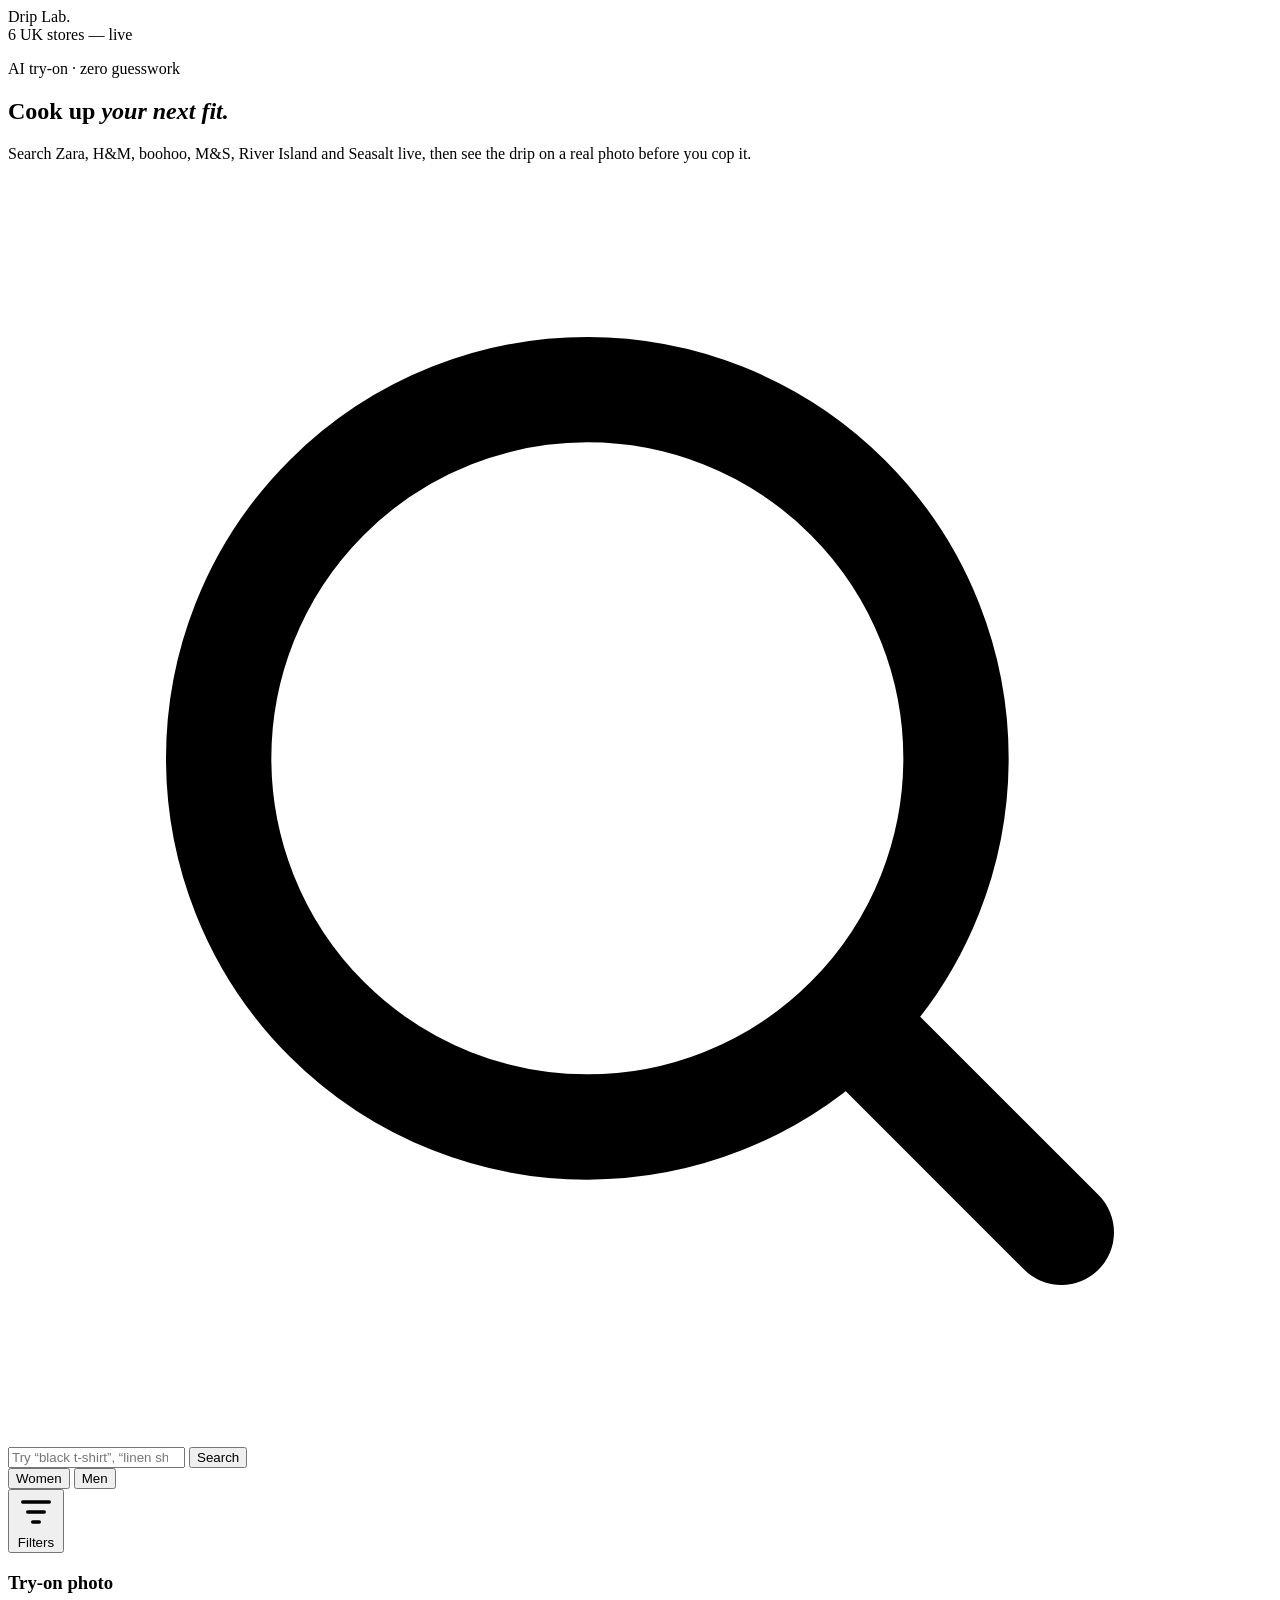
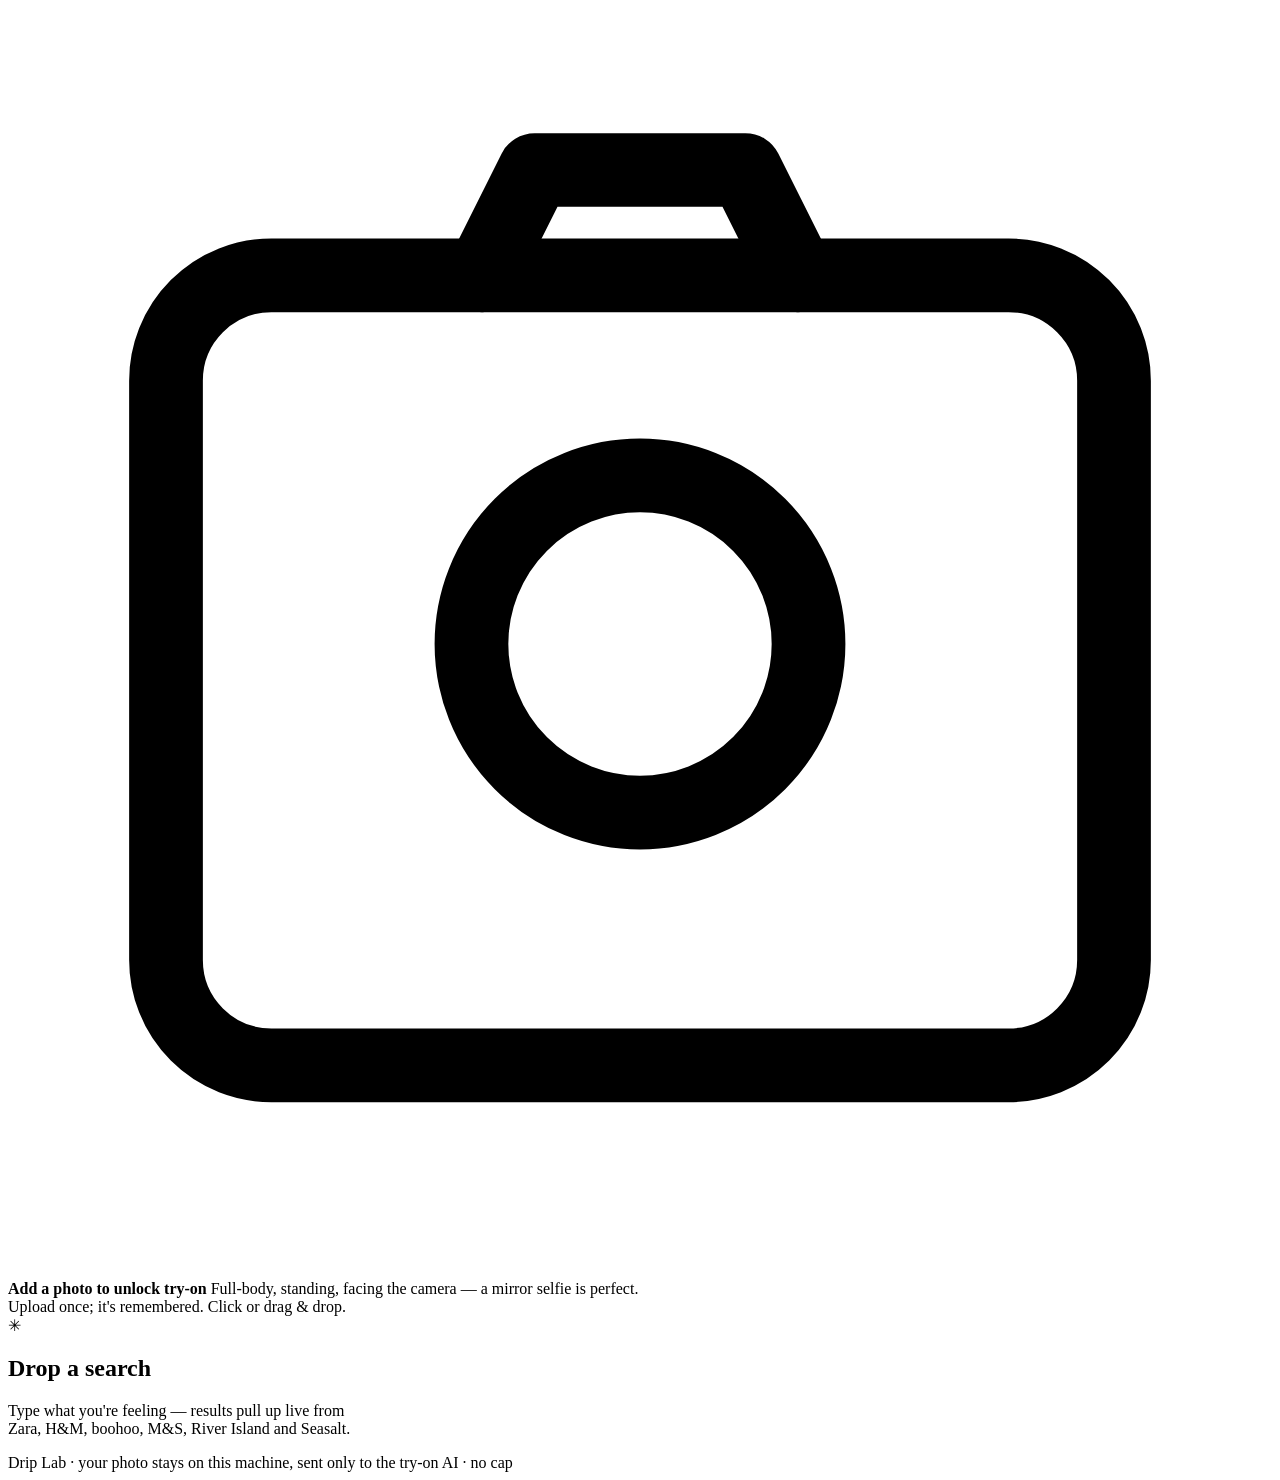
==== tryon-kolors/static/index.html @ fc1104b9 "Drip Lab: live fashion search + AI virtual try-on Two self-contained FastAPI apps sharing one websit" ====
<!DOCTYPE html>
<html lang="en">
<head>
<meta charset="UTF-8">
<meta name="viewport" content="width=device-width, initial-scale=1.0">
<title>Drip Lab — cook up your next fit</title>
<link rel="preconnect" href="https://fonts.googleapis.com">
<link rel="preconnect" href="https://fonts.gstatic.com" crossorigin>
<link href="https://fonts.googleapis.com/css2?family=Space+Grotesk:wght@500;600;700&family=Inter:wght@400;500;600;700&display=swap" rel="stylesheet">
<link rel="stylesheet" href="/static/styles.css">
</head>
<body>

<header class="topbar">
    <div class="brand">Drip Lab<span class="brand-dot">.</span></div>
    <div class="topbar-note">6 UK stores — live</div>
</header>

<section class="hero">
    <p class="overline">AI try-on · zero guesswork</p>
    <h1>Cook up <em>your next fit.</em></h1>
    <p class="sub">Search Zara, H&amp;M, boohoo, M&amp;S, River Island and Seasalt
    live, then see the drip on a real photo before you cop it.</p>

    <form id="search-form" class="search-row" autocomplete="off">
        <svg class="search-icon" viewBox="0 0 24 24" fill="none" stroke="currentColor" stroke-width="2" stroke-linecap="round"><circle cx="11" cy="11" r="7"/><path d="m20 20-3.5-3.5"/></svg>
        <input id="search-input" type="search"
               placeholder="Try “black t-shirt”, “linen shirt” or “floral dress”…" />
        <button type="submit" id="search-btn">Search</button>
    </form>

    <div class="gender-toggle" id="gender-toggle" role="group" aria-label="Shop for">
        <button type="button" data-gender="women" class="active">Women</button>
        <button type="button" data-gender="men">Men</button>
    </div>

    <div class="filter-bar">
        <div class="chip-group" id="type-chips"><!-- populated from /api/types --></div>
        <button type="button" class="filters-btn" id="filters-btn" aria-expanded="false" aria-controls="filters-panel">
            <svg viewBox="0 0 24 24" fill="none" stroke="currentColor" stroke-width="2" stroke-linecap="round"><path d="M4 6h16M7 12h10M10 18h4"/></svg>
            Filters <span class="filters-count" id="filters-count" hidden></span>
        </button>
    </div>

    <div class="filters-panel" id="filters-panel" hidden>
        <div class="filters-section">
            <h3 class="panel-title">Stores</h3>
            <div class="chip-group" id="store-chips"><!-- populated from /api/stores --></div>
        </div>
        <div class="filters-section">
            <h3 class="panel-title">Max price</h3>
            <div class="chip-group" id="price-chips">
                <button type="button" class="chip active" data-price="">Any</button>
                <button type="button" class="chip" data-price="15">Under £15</button>
                <button type="button" class="chip" data-price="25">Under £25</button>
                <button type="button" class="chip" data-price="40">Under £40</button>
                <button type="button" class="chip" data-price="60">Under £60</button>
            </div>
        </div>
        <div class="filters-section">
            <h3 class="panel-title">Sort</h3>
            <div class="chip-group" id="sort-chips">
                <button type="button" class="chip active" data-sort="">Recommended</button>
                <button type="button" class="chip" data-sort="price-asc">Price: low to high</button>
                <button type="button" class="chip" data-sort="price-desc">Price: high to low</button>
            </div>
        </div>
        <div class="filters-actions">
            <button type="button" class="ghost-btn" id="filters-reset">Reset</button>
            <button type="button" class="primary-btn" id="filters-done">Show results</button>
        </div>
    </div>
</section>

<div class="layout">
    <aside class="sidebar">
        <div class="panel photo-card">
            <h3 class="panel-title">Try-on photo</h3>
            <div class="photo-drop" id="photo-drop">
                <input type="file" id="photo-input" accept="image/jpeg,image/png,image/webp" hidden>
                <div class="photo-placeholder" id="photo-placeholder">
                    <svg viewBox="0 0 24 24" fill="none" stroke="currentColor" stroke-width="1.4" stroke-linecap="round" stroke-linejoin="round" class="ph-icon"><rect x="3" y="5" width="18" height="15" rx="2"/><circle cx="12" cy="12" r="3.2"/><path d="M9 5l1-2h4l1 2"/></svg>
                    <strong>Add a photo to unlock try-on</strong>
                    <span class="hint">Full-body, standing, facing the camera — a mirror selfie is perfect.<br>Upload once; it's remembered. Click or drag &amp; drop.</span>
                </div>
                <img id="photo-preview" class="photo-preview" hidden alt="Model photo">
            </div>
            <div class="photo-actions">
                <button id="photo-change" class="ghost-btn" hidden>Change photo</button>
                <span id="photo-status" class="photo-status"></span>
            </div>
        </div>

    </aside>

    <main class="main">
        <section id="gallery-section" class="gallery-section" hidden>
            <div class="section-head">
                <h2 class="section-title">Fits you've tried 🔥</h2>
                <button type="button" class="ghost-btn clear-btn" id="gallery-clear">Clear all</button>
            </div>
            <div id="gallery-strip" class="gallery-strip"></div>
        </section>

        <div id="status-bar" class="status-bar"></div>
        <div id="results-grid" class="grid"></div>
        <div id="empty-state" class="empty-state">
            <div class="empty-mark">✳</div>
            <h2>Drop a search</h2>
            <p>Type what you're feeling — results pull up live from<br>Zara, H&amp;M, boohoo, M&amp;S, River Island and Seasalt.</p>
        </div>
    </main>
</div>

<footer class="footer">Drip Lab · your photo stays on this machine, sent only to the try-on AI · no cap</footer>

<!-- Try-on modal -->
<div id="modal" class="modal" hidden>
    <div class="modal-box">
        <button class="modal-close" id="modal-close" aria-label="Close">✕</button>
        <p class="overline">Fit check</p>
        <h3 id="modal-title">Try-on result</h3>
        <div class="modal-images">
            <figure>
                <img id="modal-garment" alt="Garment">
                <figcaption>The piece</figcaption>
            </figure>
            <figure class="feature">
                <img id="modal-result" alt="Try-on result">
                <figcaption>Tried on</figcaption>
            </figure>
        </div>
        <div class="modal-actions">
            <a id="modal-download" class="ghost-btn" download="tryon.png">Save it</a>
            <a id="modal-product" class="primary-btn" target="_blank" rel="noopener">Cop it →</a>
        </div>
    </div>
</div>

<script src="/static/app.js"></script>
</body>
</html>
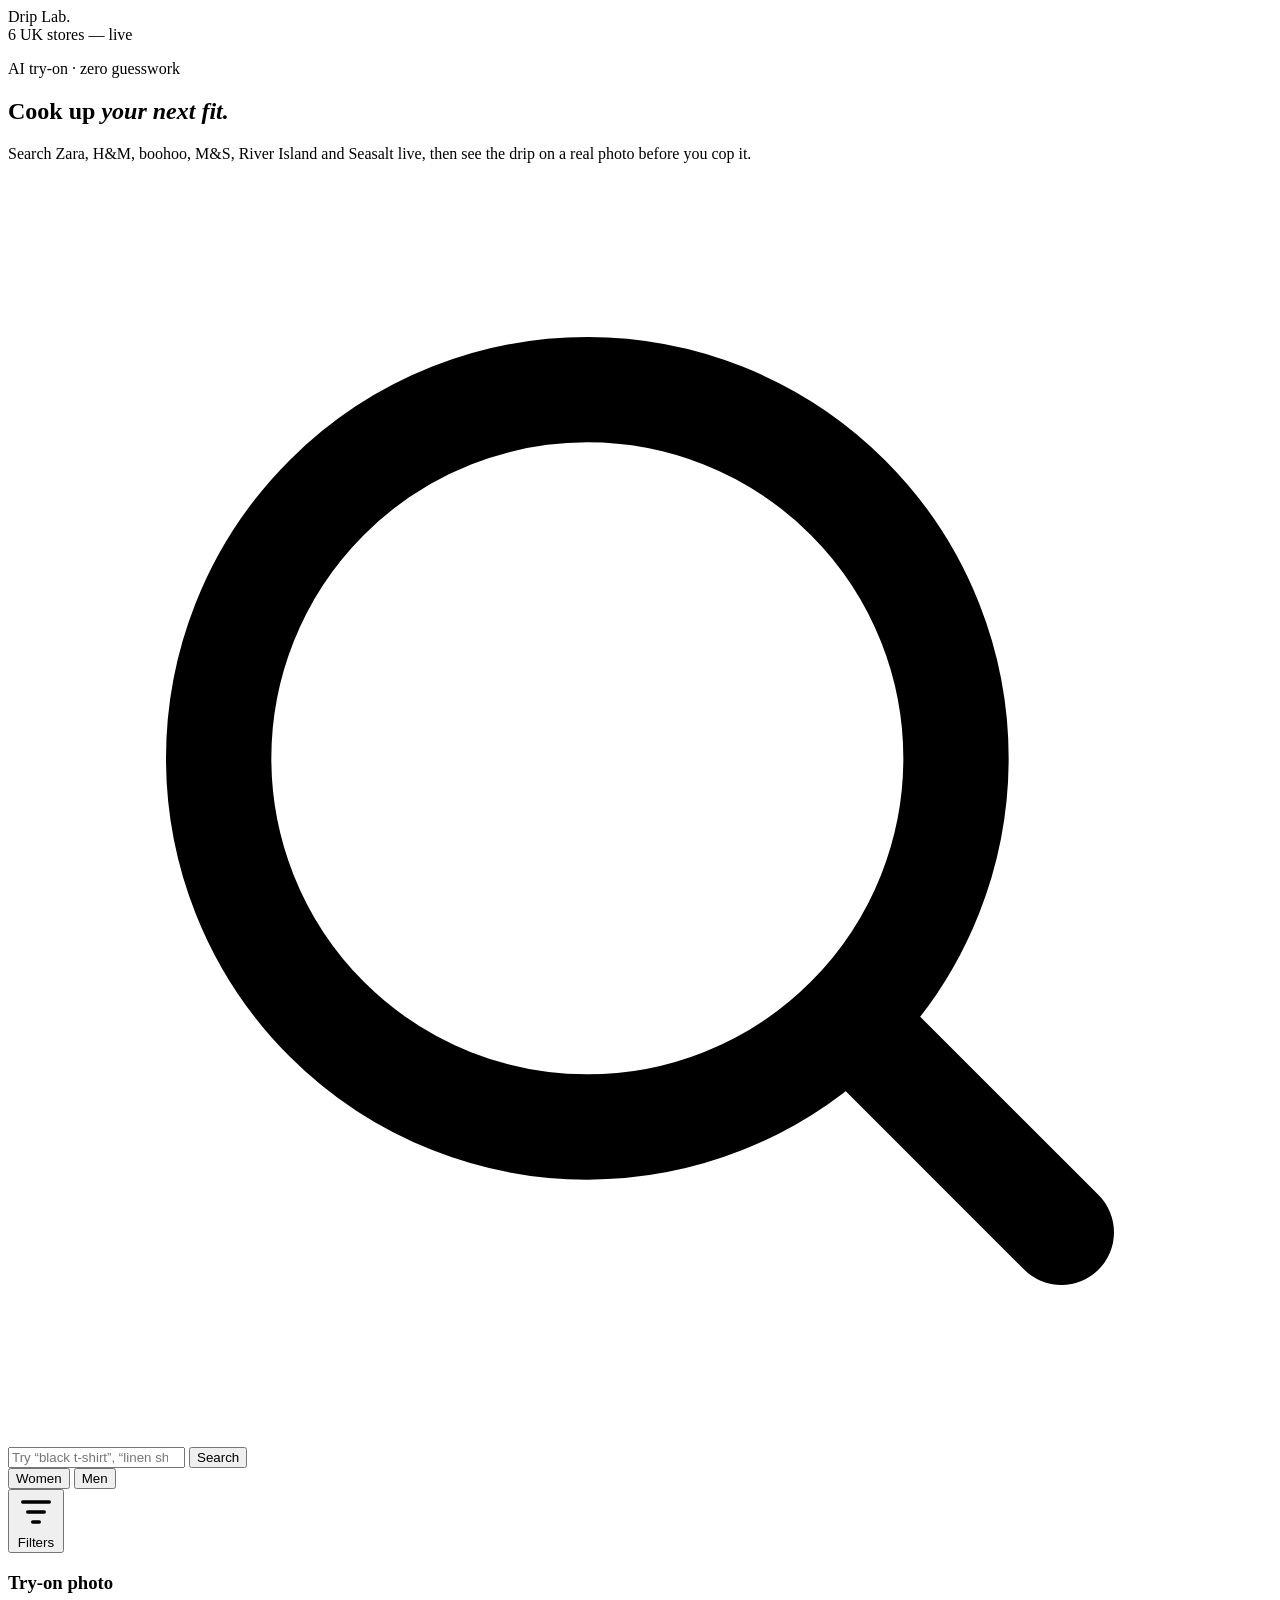
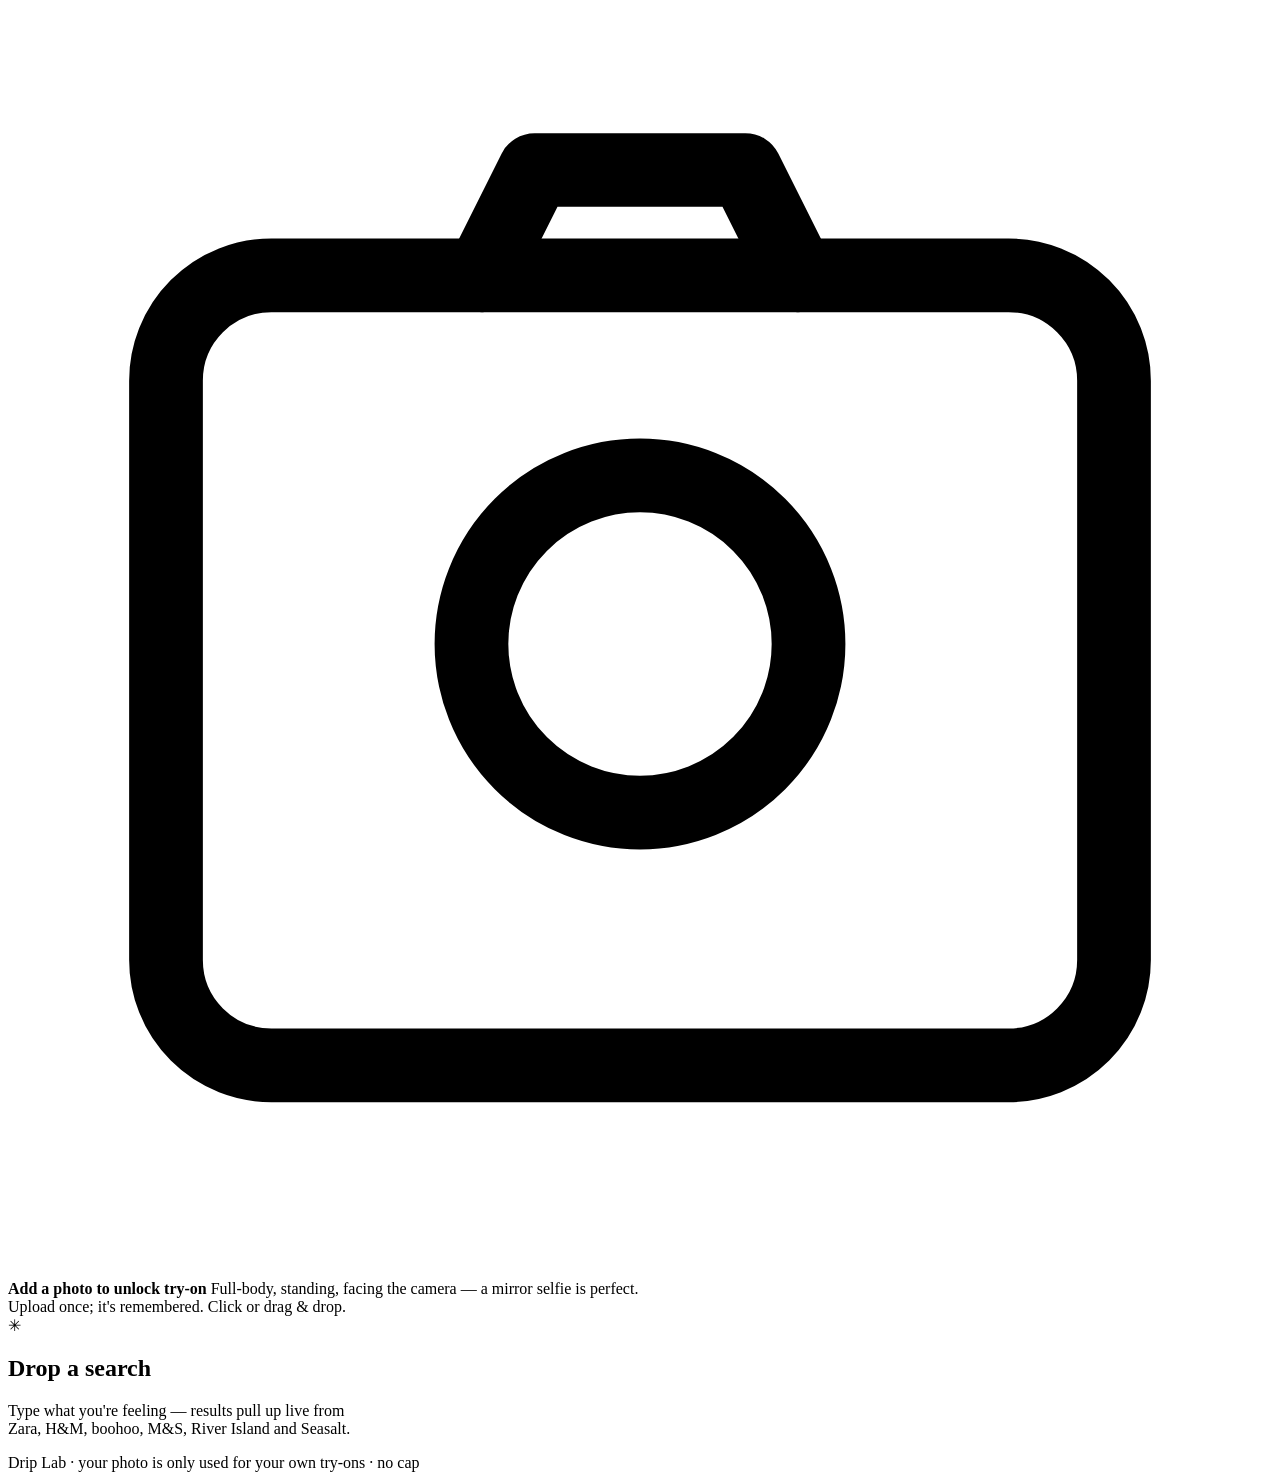
==== commit cfc6a325: "Allow switching stores off on a host; show only available stores DRIPLAB_DISABLED_STORES (e.g. "zara" ====
--- a/tryon-kolors/static/index.html
+++ b/tryon-kolors/static/index.html
@@ -13,13 +13,13 @@
 
 <header class="topbar">
     <div class="brand">Drip Lab<span class="brand-dot">.</span></div>
-    <div class="topbar-note">6 UK stores — live</div>
+    <div class="topbar-note"><span data-store-count>6</span> UK stores — live</div>
 </header>
 
 <section class="hero">
     <p class="overline">AI try-on · zero guesswork</p>
     <h1>Cook up <em>your next fit.</em></h1>
-    <p class="sub">Search Zara, H&amp;M, boohoo, M&amp;S, River Island and Seasalt
+    <p class="sub">Search <span data-store-list>Zara, H&amp;M, boohoo, M&amp;S, River Island and Seasalt</span>
     live, then see the drip on a real photo before you cop it.</p>
 
     <form id="search-form" class="search-row" autocomplete="off">
@@ -107,12 +107,12 @@
         <div id="empty-state" class="empty-state">
             <div class="empty-mark">✳</div>
             <h2>Drop a search</h2>
-            <p>Type what you're feeling — results pull up live from<br>Zara, H&amp;M, boohoo, M&amp;S, River Island and Seasalt.</p>
+            <p>Type what you're feeling — results pull up live from<br><span data-store-list>Zara, H&amp;M, boohoo, M&amp;S, River Island and Seasalt</span>.</p>
         </div>
     </main>
 </div>
 
-<footer class="footer">Drip Lab · your photo stays on this machine, sent only to the try-on AI · no cap</footer>
+<footer class="footer">Drip Lab · your photo is only used for your own try-ons · no cap</footer>
 
 <!-- Try-on modal -->
 <div id="modal" class="modal" hidden>
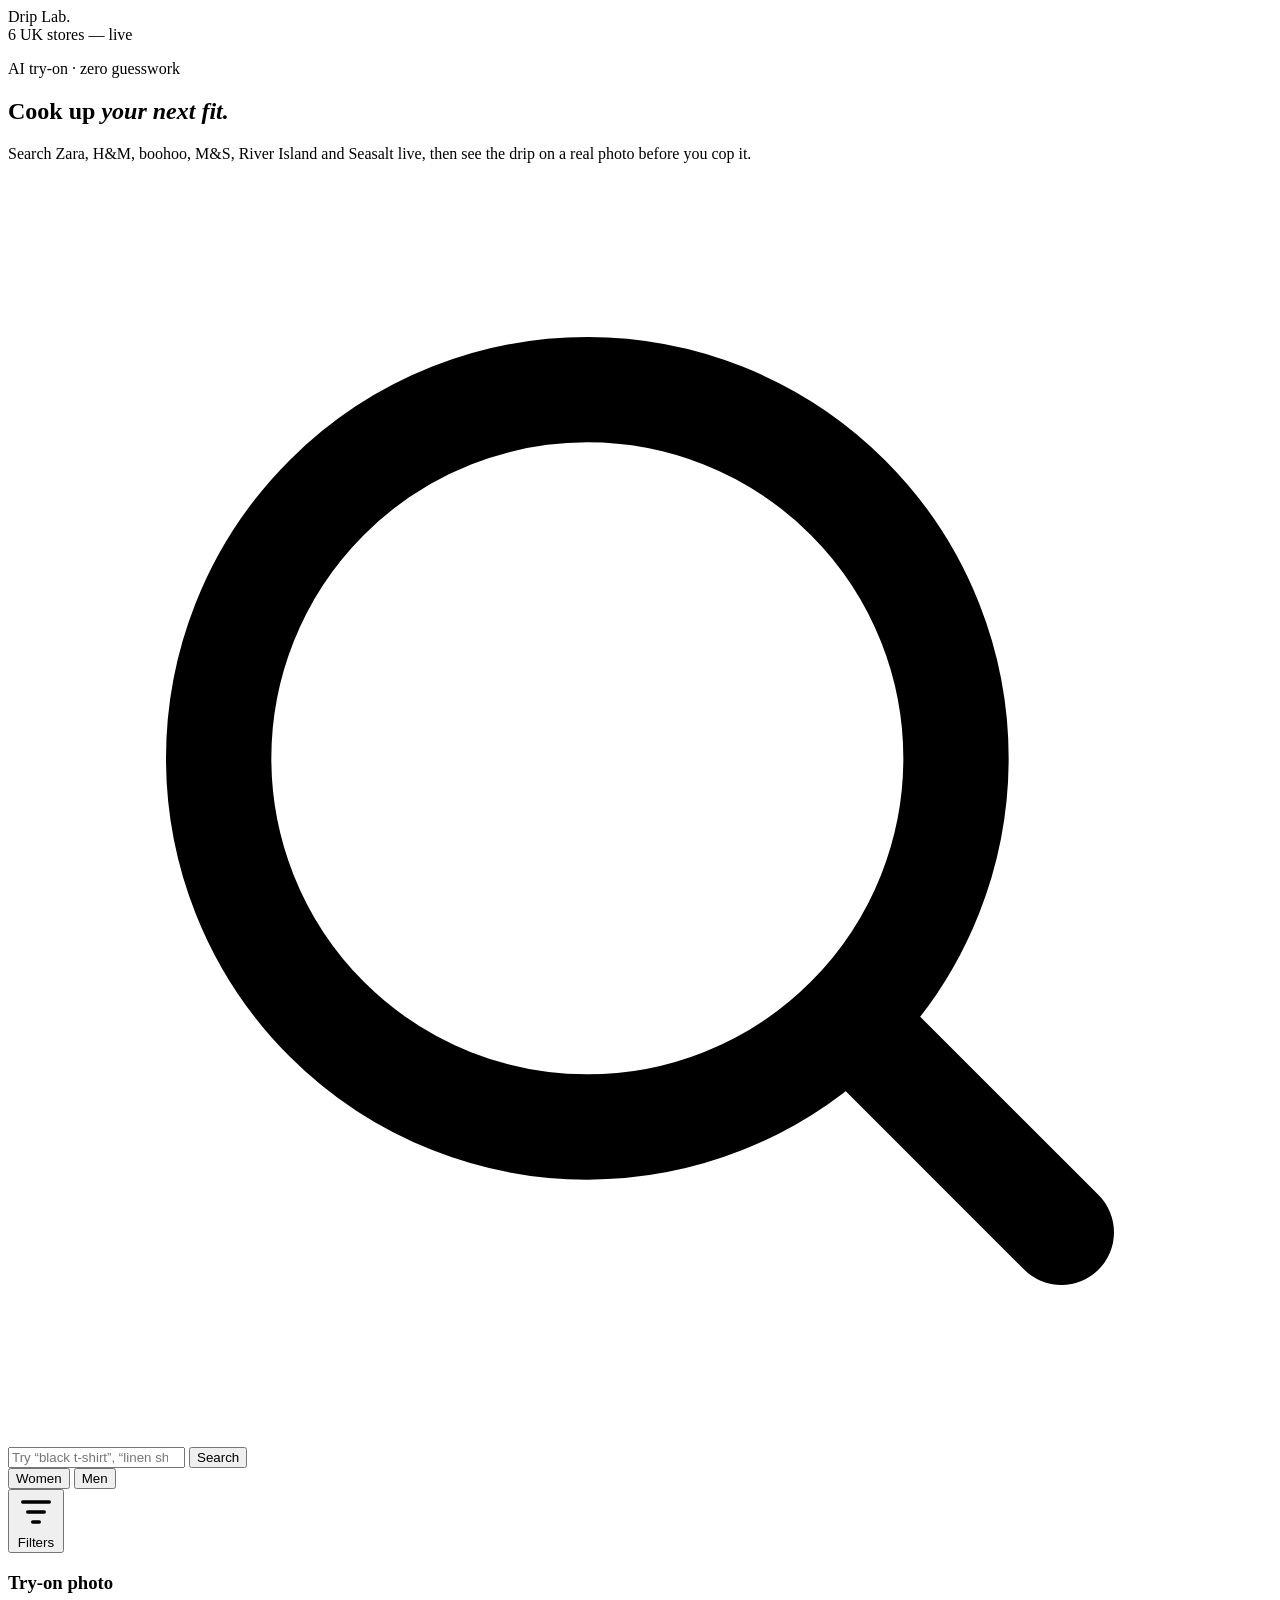
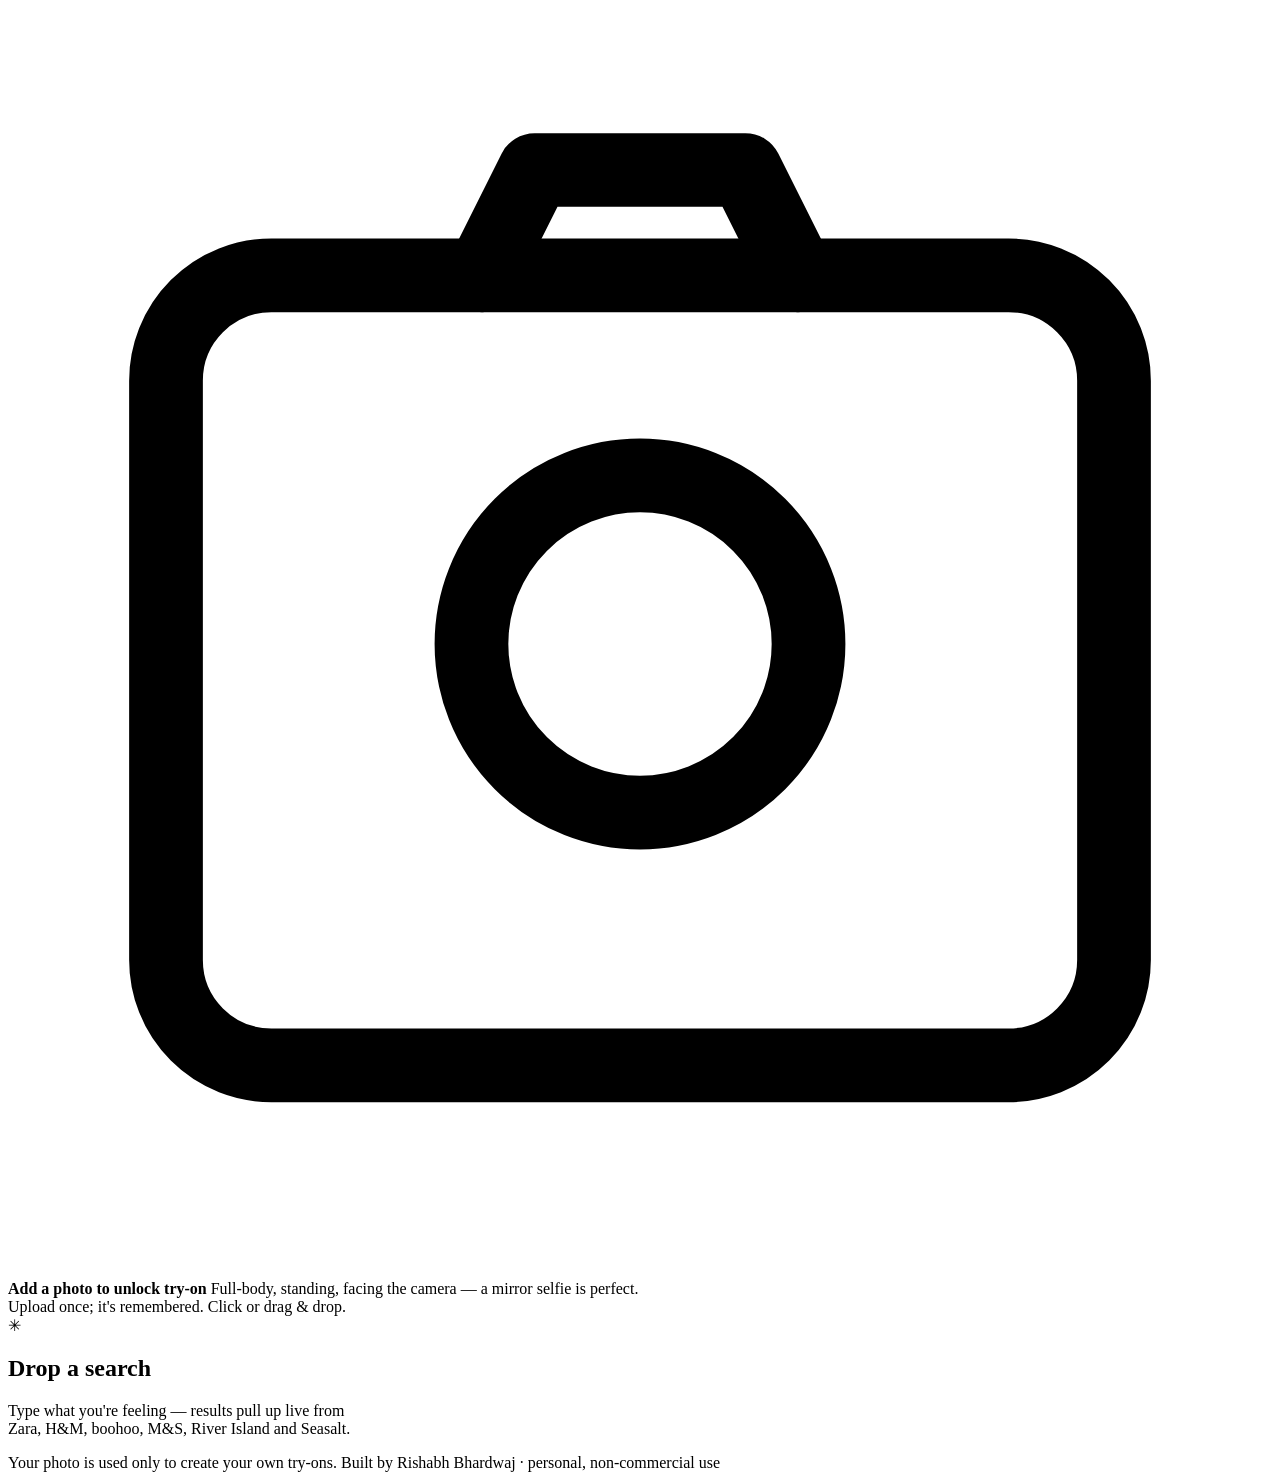
==== commit 7adcf947: "Tidier type chips, honest privacy note, author credit and licence - Type chips now sit in one horizo" ====
--- a/tryon-kolors/static/index.html
+++ b/tryon-kolors/static/index.html
@@ -1,4 +1,5 @@
 <!DOCTYPE html>
+<!-- Drip Lab — built by Rishabh Bhardwaj. Personal, non-commercial use only. See LICENSE. -->
 <html lang="en">
 <head>
 <meta charset="UTF-8">
@@ -35,7 +36,9 @@
     </div>
 
     <div class="filter-bar">
-        <div class="chip-group" id="type-chips"><!-- populated from /api/types --></div>
+        <div class="type-scroller">
+            <div class="chip-group" id="type-chips"><!-- populated from /api/types --></div>
+        </div>
         <button type="button" class="filters-btn" id="filters-btn" aria-expanded="false" aria-controls="filters-panel">
             <svg viewBox="0 0 24 24" fill="none" stroke="currentColor" stroke-width="2" stroke-linecap="round"><path d="M4 6h16M7 12h10M10 18h4"/></svg>
             Filters <span class="filters-count" id="filters-count" hidden></span>
@@ -112,7 +115,10 @@
     </main>
 </div>
 
-<footer class="footer">Drip Lab · your photo is only used for your own try-ons · no cap</footer>
+<footer class="footer">
+    <span id="privacy-note">Your photo is used only to create your own try-ons.</span>
+    <span class="footer-credit">Built by Rishabh Bhardwaj · personal, non-commercial use</span>
+</footer>
 
 <!-- Try-on modal -->
 <div id="modal" class="modal" hidden>
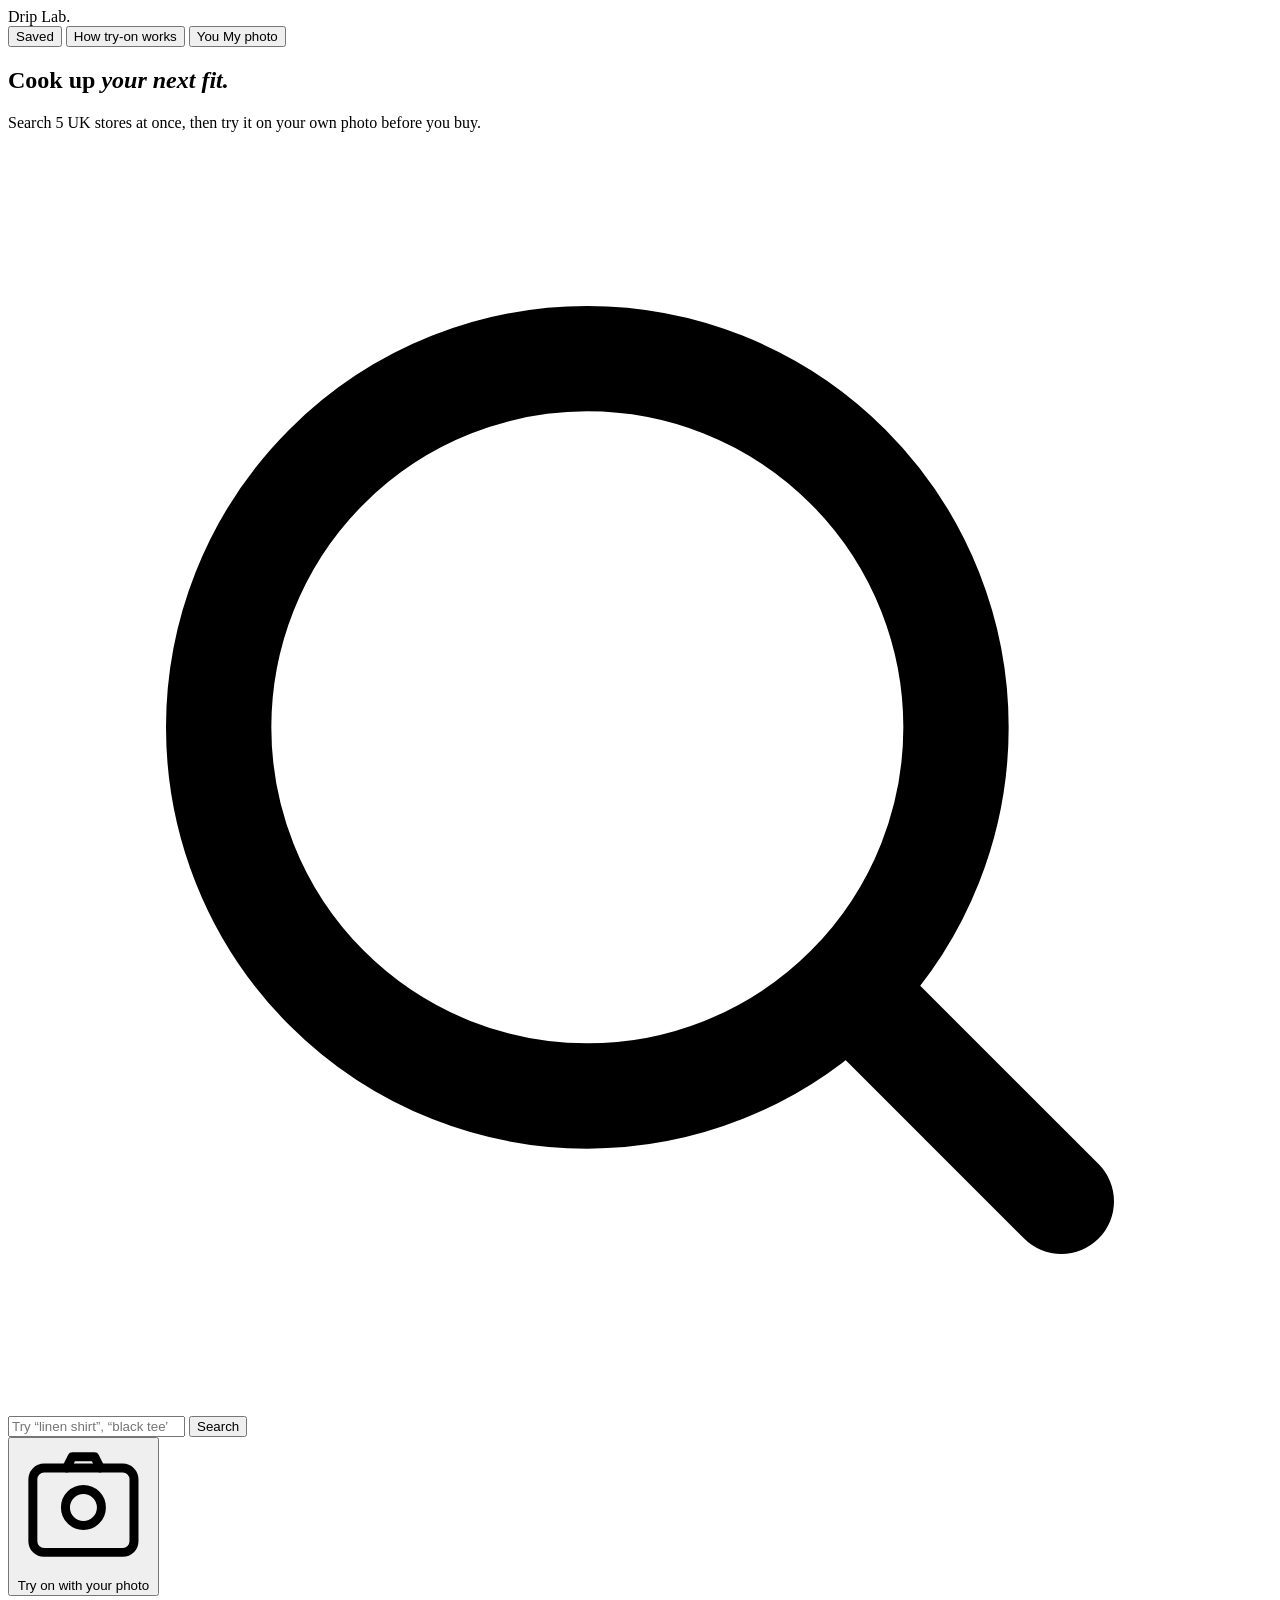
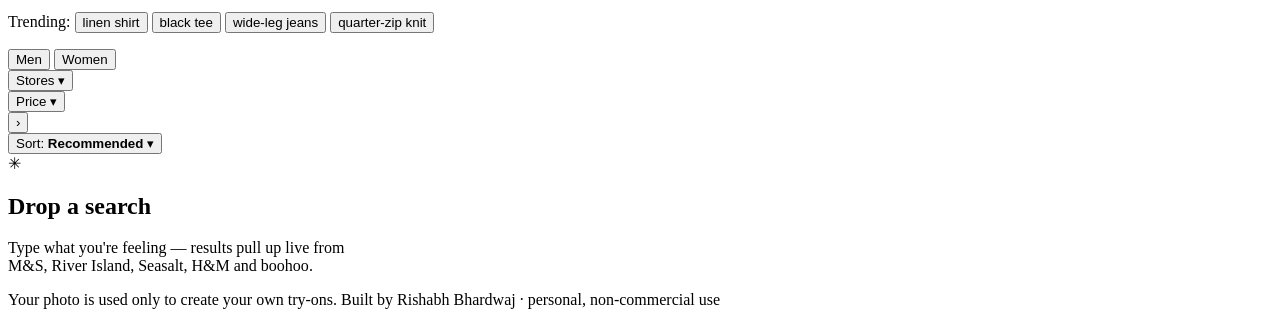
==== commit d56f0efe: "Redesign the header, controls and product cards Top bar with Saved / How try-on works / My photo, a " ====
--- a/tryon-kolors/static/index.html
+++ b/tryon-kolors/static/index.html
@@ -14,116 +14,164 @@
 
 <header class="topbar">
     <div class="brand">Drip Lab<span class="brand-dot">.</span></div>
-    <div class="topbar-note"><span data-store-count>6</span> UK stores — live</div>
+    <nav class="topnav">
+        <button type="button" class="nav-link" id="nav-saved">Saved <span class="nav-count" id="saved-count" hidden>0</span></button>
+        <button type="button" class="nav-link" id="nav-how">How try-on works</button>
+        <button type="button" class="photo-pill" id="nav-photo">
+            <span class="avatar" id="nav-avatar">You</span> My photo
+        </button>
+    </nav>
 </header>
 
 <section class="hero">
-    <p class="overline">AI try-on · zero guesswork</p>
     <h1>Cook up <em>your next fit.</em></h1>
-    <p class="sub">Search <span data-store-list>Zara, H&amp;M, boohoo, M&amp;S, River Island and Seasalt</span>
-    live, then see the drip on a real photo before you cop it.</p>
+    <p class="sub">Search <span data-store-count>5</span> UK stores at once, then try it
+    on your own photo before you buy.</p>
 
-    <form id="search-form" class="search-row" autocomplete="off">
-        <svg class="search-icon" viewBox="0 0 24 24" fill="none" stroke="currentColor" stroke-width="2" stroke-linecap="round"><circle cx="11" cy="11" r="7"/><path d="m20 20-3.5-3.5"/></svg>
-        <input id="search-input" type="search"
-               placeholder="Try “black t-shirt”, “linen shirt” or “floral dress”…" />
-        <button type="submit" id="search-btn">Search</button>
-    </form>
-
-    <div class="gender-toggle" id="gender-toggle" role="group" aria-label="Shop for">
-        <button type="button" data-gender="women" class="active">Women</button>
-        <button type="button" data-gender="men">Men</button>
-    </div>
-
-    <div class="filter-bar">
-        <div class="type-scroller">
-            <div class="chip-group" id="type-chips"><!-- populated from /api/types --></div>
-        </div>
-        <button type="button" class="filters-btn" id="filters-btn" aria-expanded="false" aria-controls="filters-panel">
-            <svg viewBox="0 0 24 24" fill="none" stroke="currentColor" stroke-width="2" stroke-linecap="round"><path d="M4 6h16M7 12h10M10 18h4"/></svg>
-            Filters <span class="filters-count" id="filters-count" hidden></span>
+    <div class="search-line">
+        <form id="search-form" class="search-row" autocomplete="off">
+            <svg class="search-icon" viewBox="0 0 24 24" fill="none" stroke="currentColor" stroke-width="2" stroke-linecap="round"><circle cx="11" cy="11" r="7"/><path d="m20 20-3.5-3.5"/></svg>
+            <input id="search-input" type="search" placeholder="Try “linen shirt”, “black tee” or “floral dress”…" />
+            <button type="submit" id="search-btn">Search</button>
+        </form>
+        <button type="button" class="photo-cta" id="photo-trigger">
+            <svg viewBox="0 0 24 24" fill="none" stroke="currentColor" stroke-width="1.6" stroke-linecap="round" stroke-linejoin="round"><rect x="3" y="5" width="18" height="15" rx="2"/><circle cx="12" cy="12" r="3.2"/><path d="M9 5l1-2h4l1 2"/></svg>
+            <span id="photo-cta-text">Try on with your photo</span>
         </button>
     </div>
 
-    <div class="filters-panel" id="filters-panel" hidden>
-        <div class="filters-section">
-            <h3 class="panel-title">Stores</h3>
-            <div class="chip-group" id="store-chips"><!-- populated from /api/stores --></div>
+    <p class="trending">Trending:
+        <button type="button" data-q="linen shirt">linen shirt</button>
+        <button type="button" data-q="black tee">black tee</button>
+        <button type="button" data-q="wide leg jeans">wide-leg jeans</button>
+        <button type="button" data-q="quarter zip knit">quarter-zip knit</button>
+    </p>
+</section>
+
+<section class="controls">
+    <div class="controls-left">
+        <div class="gender-toggle" id="gender-toggle" role="group" aria-label="Shop for">
+            <button type="button" data-gender="men">Men</button>
+            <button type="button" data-gender="women" class="active">Women</button>
         </div>
-        <div class="filters-section">
-            <h3 class="panel-title">Max price</h3>
-            <div class="chip-group" id="price-chips">
-                <button type="button" class="chip active" data-price="">Any</button>
-                <button type="button" class="chip" data-price="15">Under £15</button>
-                <button type="button" class="chip" data-price="25">Under £25</button>
-                <button type="button" class="chip" data-price="40">Under £40</button>
-                <button type="button" class="chip" data-price="60">Under £60</button>
+
+        <div class="dropdown" id="dd-stores">
+            <button type="button" class="dd-btn" aria-expanded="false">Stores <span class="caret">▾</span></button>
+            <div class="dd-panel" hidden>
+                <div class="chip-group" id="store-chips"><!-- from /api/stores --></div>
+                <div class="dd-actions">
+                    <button type="button" class="ghost-btn dd-all">All stores</button>
+                    <button type="button" class="primary-btn dd-done">Done</button>
+                </div>
             </div>
         </div>
-        <div class="filters-section">
-            <h3 class="panel-title">Sort</h3>
-            <div class="chip-group" id="sort-chips">
-                <button type="button" class="chip active" data-sort="">Recommended</button>
-                <button type="button" class="chip" data-sort="price-asc">Price: low to high</button>
-                <button type="button" class="chip" data-sort="price-desc">Price: high to low</button>
+
+        <div class="dropdown" id="dd-price">
+            <button type="button" class="dd-btn" aria-expanded="false">Price <span class="caret">▾</span></button>
+            <div class="dd-panel" hidden>
+                <div class="chip-group" id="price-chips">
+                    <button type="button" class="chip active" data-price="">Any</button>
+                    <button type="button" class="chip" data-price="15">Under £15</button>
+                    <button type="button" class="chip" data-price="25">Under £25</button>
+                    <button type="button" class="chip" data-price="40">Under £40</button>
+                    <button type="button" class="chip" data-price="60">Under £60</button>
+                </div>
             </div>
         </div>
-        <div class="filters-actions">
-            <button type="button" class="ghost-btn" id="filters-reset">Reset</button>
-            <button type="button" class="primary-btn" id="filters-done">Show results</button>
-        </div>
+    </div>
+
+    <div class="controls-right" id="active-filters" hidden>
+        <span class="active-label">Active:</span>
+        <span id="active-pills"></span>
+        <button type="button" class="link-btn" id="clear-filters">Clear</button>
     </div>
 </section>
 
-<div class="layout">
-    <aside class="sidebar">
-        <div class="panel photo-card">
-            <h3 class="panel-title">Try-on photo</h3>
-            <div class="photo-drop" id="photo-drop">
-                <input type="file" id="photo-input" accept="image/jpeg,image/png,image/webp" hidden>
-                <div class="photo-placeholder" id="photo-placeholder">
-                    <svg viewBox="0 0 24 24" fill="none" stroke="currentColor" stroke-width="1.4" stroke-linecap="round" stroke-linejoin="round" class="ph-icon"><rect x="3" y="5" width="18" height="15" rx="2"/><circle cx="12" cy="12" r="3.2"/><path d="M9 5l1-2h4l1 2"/></svg>
-                    <strong>Add a photo to unlock try-on</strong>
-                    <span class="hint">Full-body, standing, facing the camera — a mirror selfie is perfect.<br>Upload once; it's remembered. Click or drag &amp; drop.</span>
+<div class="type-row">
+    <div class="type-scroller">
+        <div class="chip-group" id="type-chips"><!-- from /api/types --></div>
+    </div>
+    <button type="button" class="scroll-more" id="type-scroll-more" aria-label="More types">›</button>
+</div>
+
+<main class="main">
+    <section id="gallery-section" class="gallery-section" hidden>
+        <div class="section-head">
+            <h2 class="section-title">Fits you've tried 🔥</h2>
+            <button type="button" class="ghost-btn clear-btn" id="gallery-clear">Clear all</button>
+        </div>
+        <div id="gallery-strip" class="gallery-strip"></div>
+    </section>
+
+    <div class="results-head">
+        <div id="status-bar" class="status-bar"></div>
+        <div class="dropdown sort-dd" id="dd-sort">
+            <button type="button" class="dd-btn plain" aria-expanded="false">Sort: <strong id="sort-label">Recommended</strong> <span class="caret">▾</span></button>
+            <div class="dd-panel right" hidden>
+                <div class="chip-group" id="sort-chips">
+                    <button type="button" class="chip active" data-sort="">Recommended</button>
+                    <button type="button" class="chip" data-sort="price-asc">Price: low to high</button>
+                    <button type="button" class="chip" data-sort="price-desc">Price: high to low</button>
                 </div>
-                <img id="photo-preview" class="photo-preview" hidden alt="Model photo">
-            </div>
-            <div class="photo-actions">
-                <button id="photo-change" class="ghost-btn" hidden>Change photo</button>
-                <span id="photo-status" class="photo-status"></span>
             </div>
         </div>
+    </div>
 
-    </aside>
+    <div id="results-grid" class="grid"></div>
 
-    <main class="main">
-        <section id="gallery-section" class="gallery-section" hidden>
-            <div class="section-head">
-                <h2 class="section-title">Fits you've tried 🔥</h2>
-                <button type="button" class="ghost-btn clear-btn" id="gallery-clear">Clear all</button>
-            </div>
-            <div id="gallery-strip" class="gallery-strip"></div>
-        </section>
-
-        <div id="status-bar" class="status-bar"></div>
-        <div id="results-grid" class="grid"></div>
-        <div id="empty-state" class="empty-state">
-            <div class="empty-mark">✳</div>
-            <h2>Drop a search</h2>
-            <p>Type what you're feeling — results pull up live from<br><span data-store-list>Zara, H&amp;M, boohoo, M&amp;S, River Island and Seasalt</span>.</p>
-        </div>
-    </main>
-</div>
+    <div id="empty-state" class="empty-state">
+        <div class="empty-mark">✳</div>
+        <h2>Drop a search</h2>
+        <p>Type what you're feeling — results pull up live from<br><span data-store-list>M&amp;S, River Island, Seasalt, H&amp;M and boohoo</span>.</p>
+    </div>
+</main>
 
 <footer class="footer">
     <span id="privacy-note">Your photo is used only to create your own try-ons.</span>
     <span class="footer-credit">Built by Rishabh Bhardwaj · personal, non-commercial use</span>
 </footer>
 
-<!-- Try-on modal -->
+<!-- Photo modal -->
+<div id="photo-modal" class="modal" hidden>
+    <div class="modal-box narrow">
+        <button class="modal-close" data-close aria-label="Close">✕</button>
+        <p class="overline">Your try-on photo</p>
+        <h3>Upload once, try on anything</h3>
+        <div class="photo-drop" id="photo-drop">
+            <input type="file" id="photo-input" accept="image/jpeg,image/png,image/webp" hidden>
+            <div class="photo-placeholder" id="photo-placeholder">
+                <svg viewBox="0 0 24 24" fill="none" stroke="currentColor" stroke-width="1.4" stroke-linecap="round" stroke-linejoin="round" class="ph-icon"><rect x="3" y="5" width="18" height="15" rx="2"/><circle cx="12" cy="12" r="3.2"/><path d="M9 5l1-2h4l1 2"/></svg>
+                <strong>Add a photo to unlock try-on</strong>
+                <span class="hint">Full-body, standing, facing the camera — a mirror selfie is perfect.<br>Click or drag &amp; drop.</span>
+            </div>
+            <img id="photo-preview" class="photo-preview" hidden alt="Your photo">
+        </div>
+        <div class="photo-actions">
+            <button id="photo-change" class="ghost-btn" hidden>Change photo</button>
+            <span id="photo-status" class="photo-status"></span>
+        </div>
+    </div>
+</div>
+
+<!-- How it works modal -->
+<div id="how-modal" class="modal" hidden>
+    <div class="modal-box narrow">
+        <button class="modal-close" data-close aria-label="Close">✕</button>
+        <p class="overline">How try-on works</p>
+        <h3>Three steps</h3>
+        <ol class="how-list">
+            <li><strong>Add a photo.</strong> Full-body, standing, facing the camera. It's saved just for you and reused for every try-on.</li>
+            <li><strong>Search and pick a piece.</strong> Results come live from the stores, with the garment-only picture used where a store has one.</li>
+            <li><strong>Press “Try it on”.</strong> An AI puts that garment on your photo, keeping your face, pose and background. Results collect in “Fits you've tried”.</li>
+        </ol>
+        <p class="how-note" id="how-privacy">Your photo is used only to create your own try-ons.</p>
+    </div>
+</div>
+
+<!-- Try-on result modal -->
 <div id="modal" class="modal" hidden>
     <div class="modal-box">
-        <button class="modal-close" id="modal-close" aria-label="Close">✕</button>
+        <button class="modal-close" id="modal-close" data-close aria-label="Close">✕</button>
         <p class="overline">Fit check</p>
         <h3 id="modal-title">Try-on result</h3>
         <div class="modal-images">
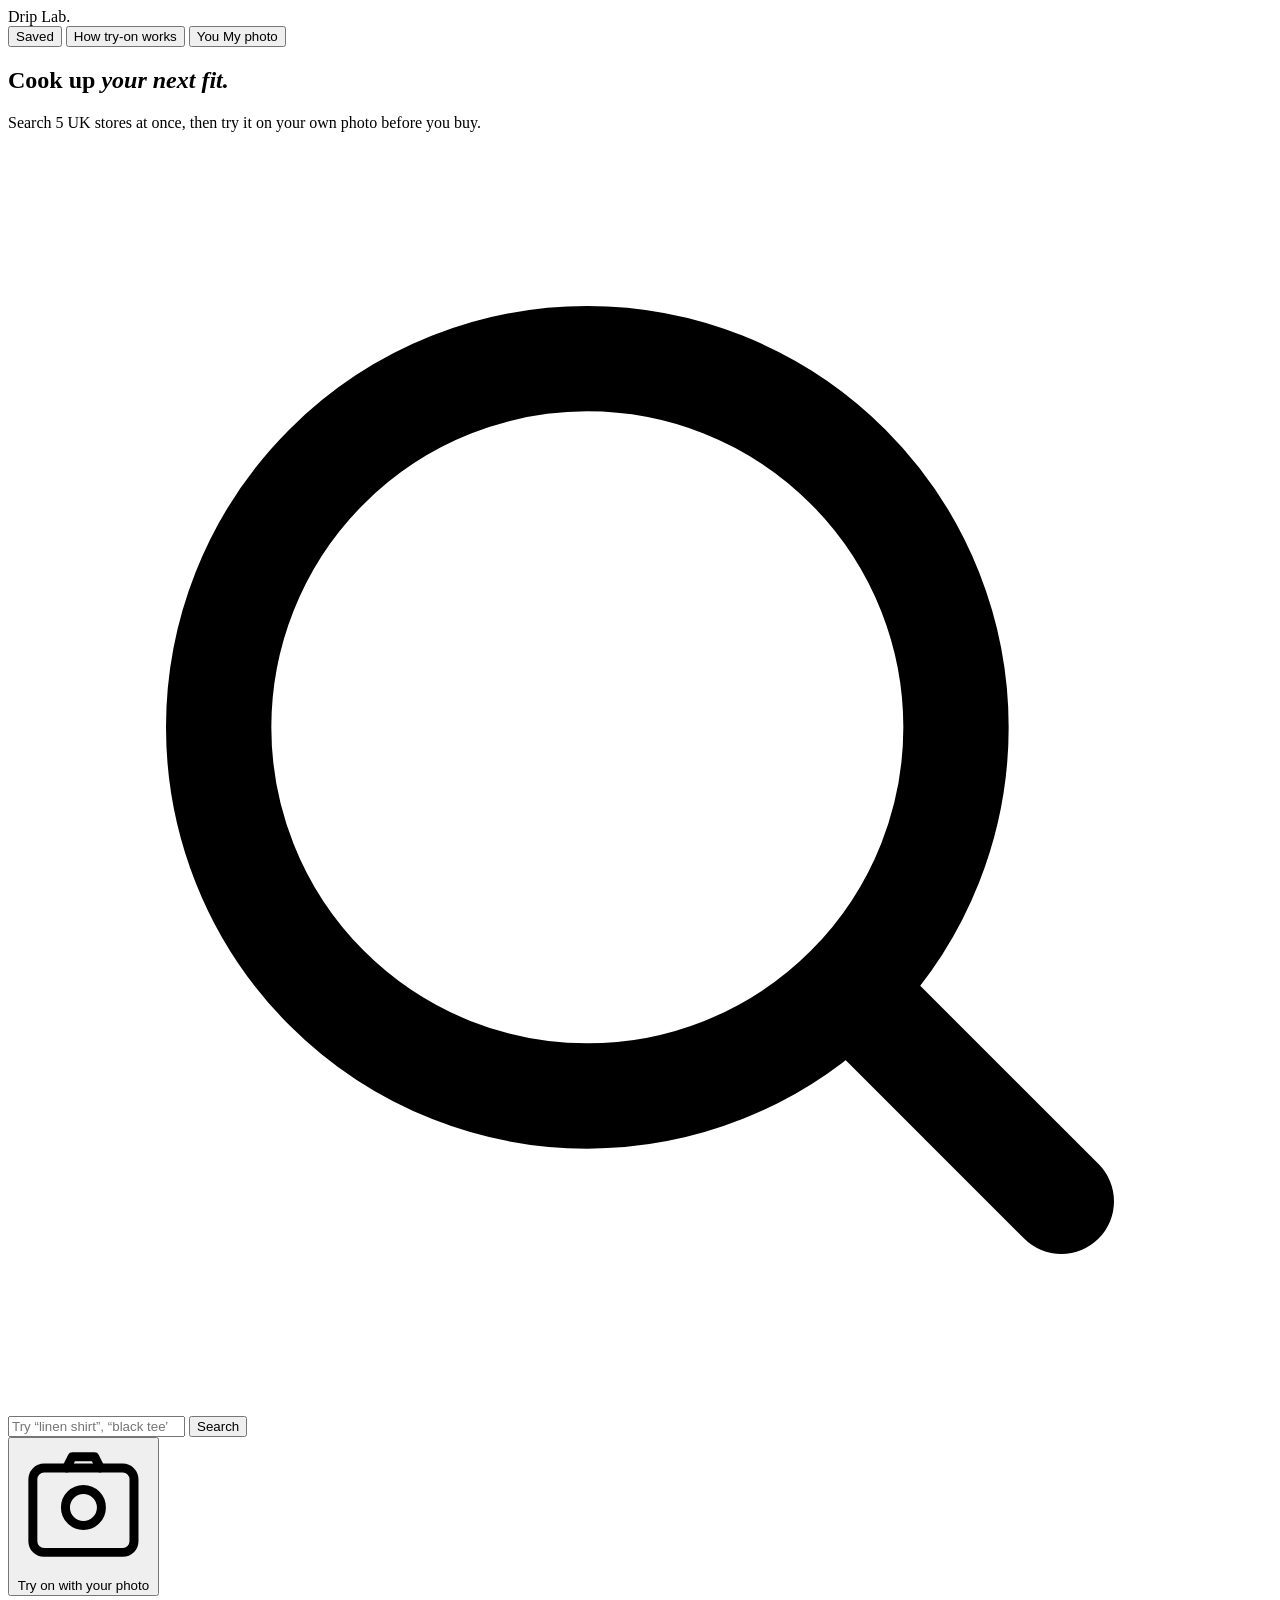
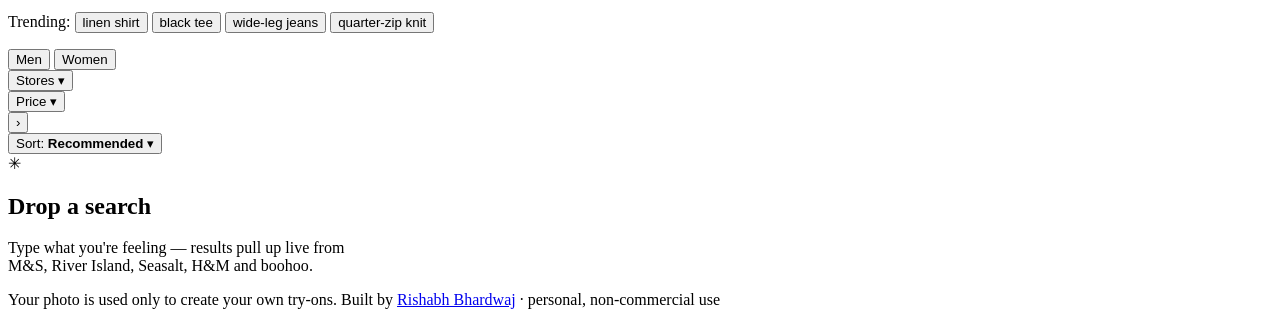
==== commit 6df0873b: "Link the author credit to LinkedIn; add a how-to-use guide Co-Authored-By: Claude Opus 5 <noreply@an" ====
--- a/tryon-kolors/static/index.html
+++ b/tryon-kolors/static/index.html
@@ -128,7 +128,7 @@
 
 <footer class="footer">
     <span id="privacy-note">Your photo is used only to create your own try-ons.</span>
-    <span class="footer-credit">Built by Rishabh Bhardwaj · personal, non-commercial use</span>
+    <span class="footer-credit">Built by <a href="https://www.linkedin.com/in/rishabh-data-analytics/" target="_blank" rel="noopener">Rishabh Bhardwaj</a> · personal, non-commercial use</span>
 </footer>
 
 <!-- Photo modal -->
